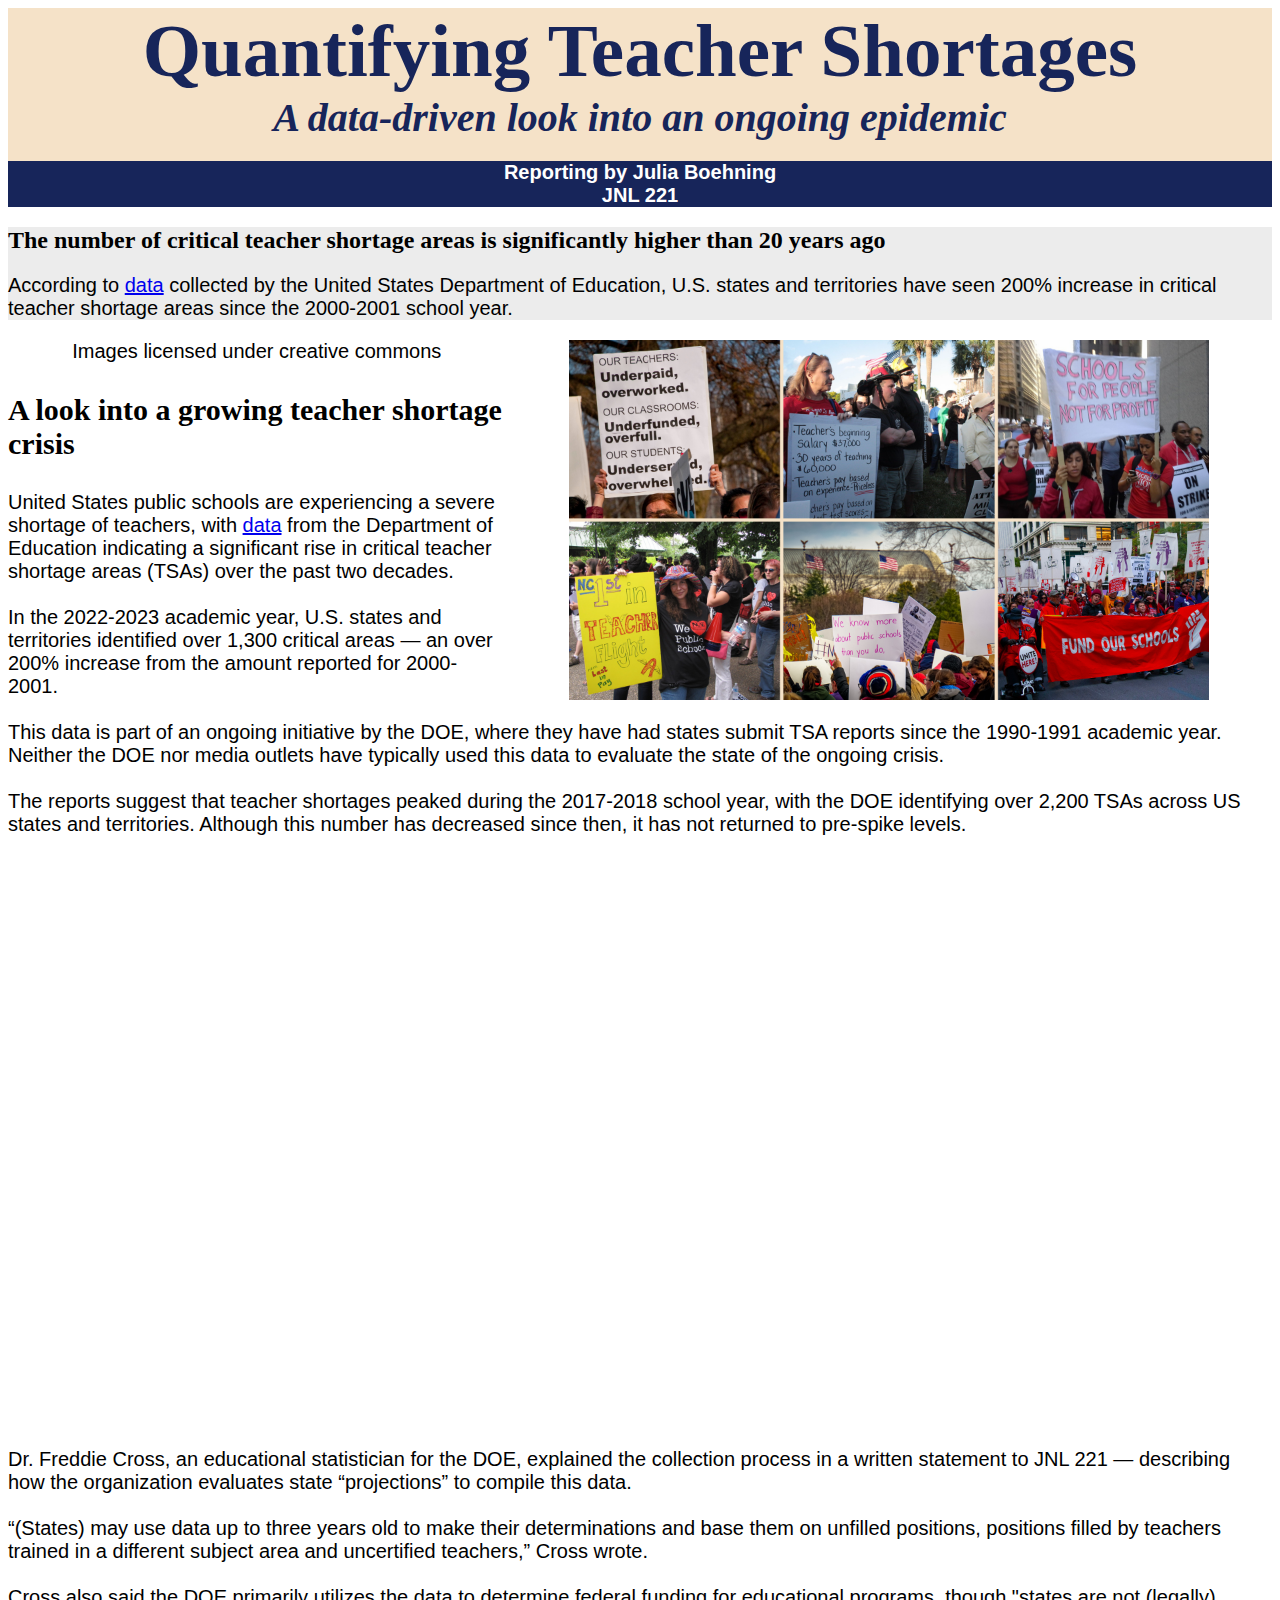
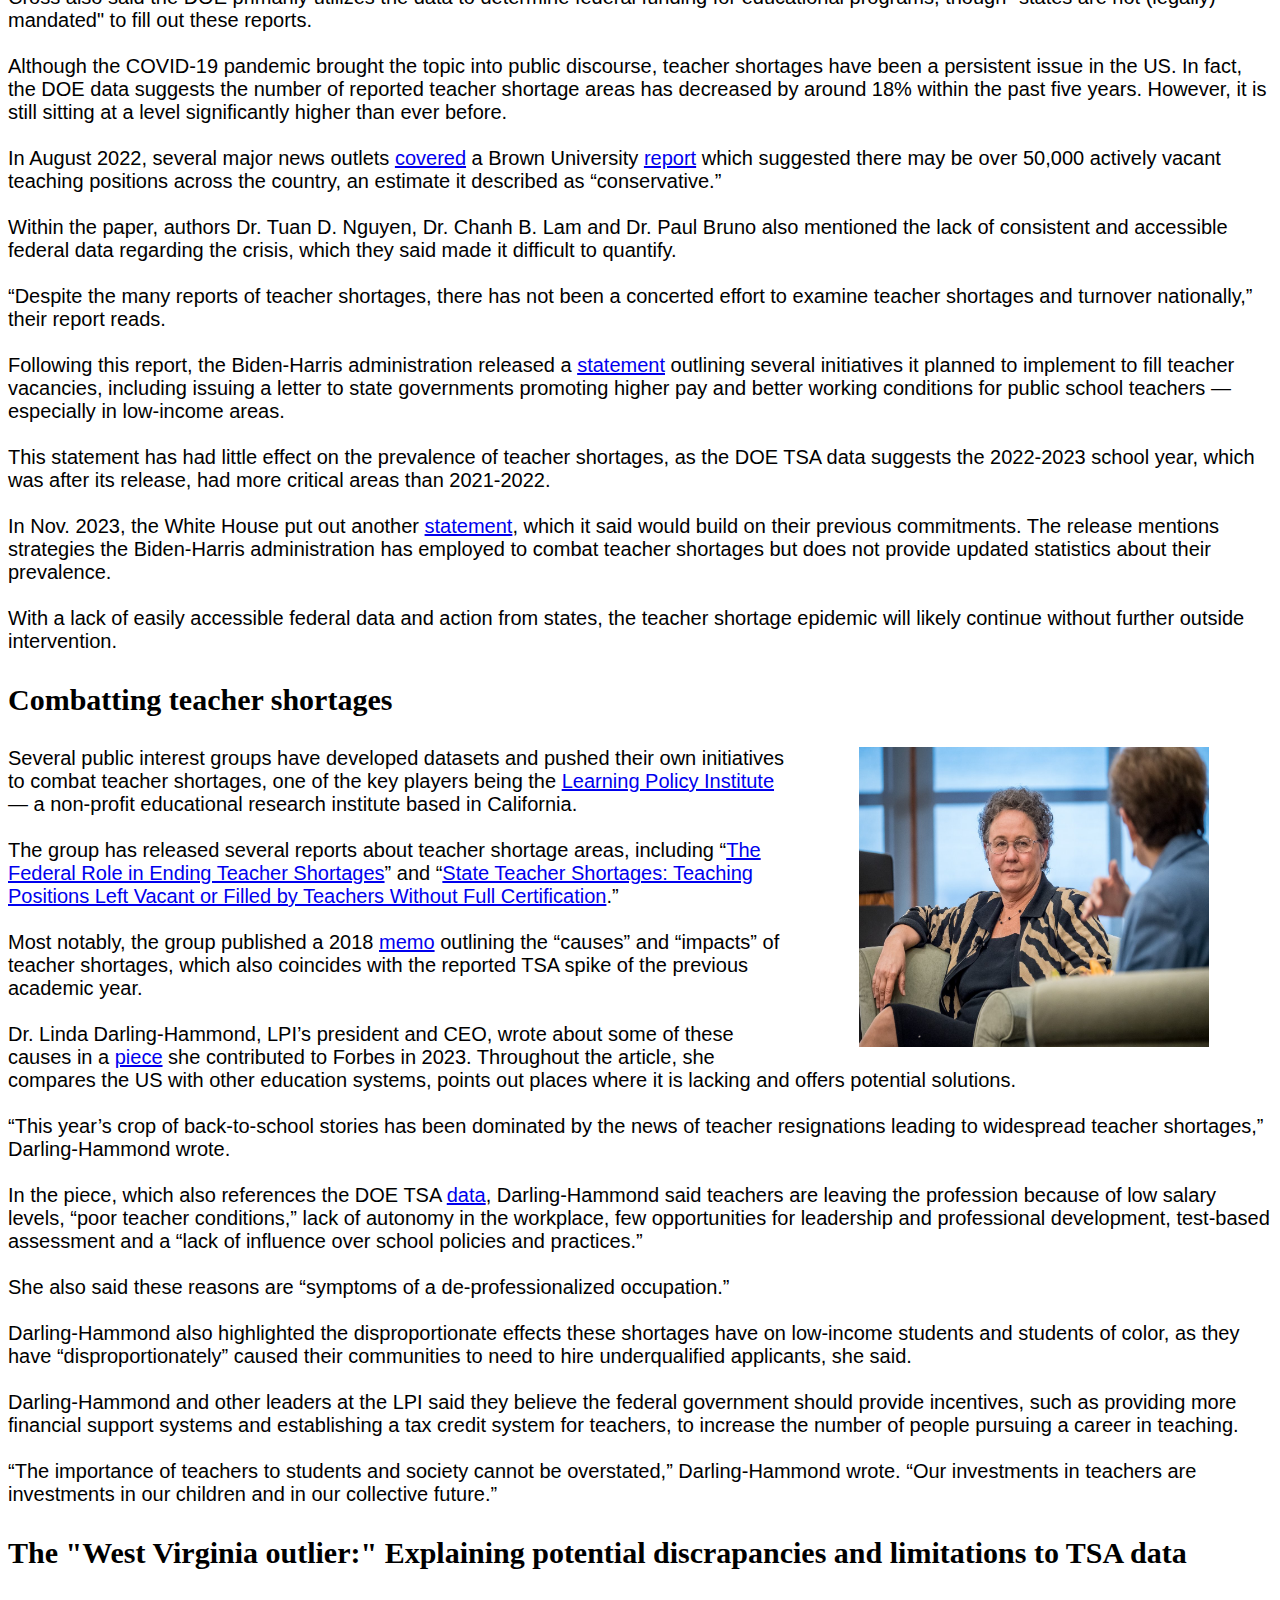
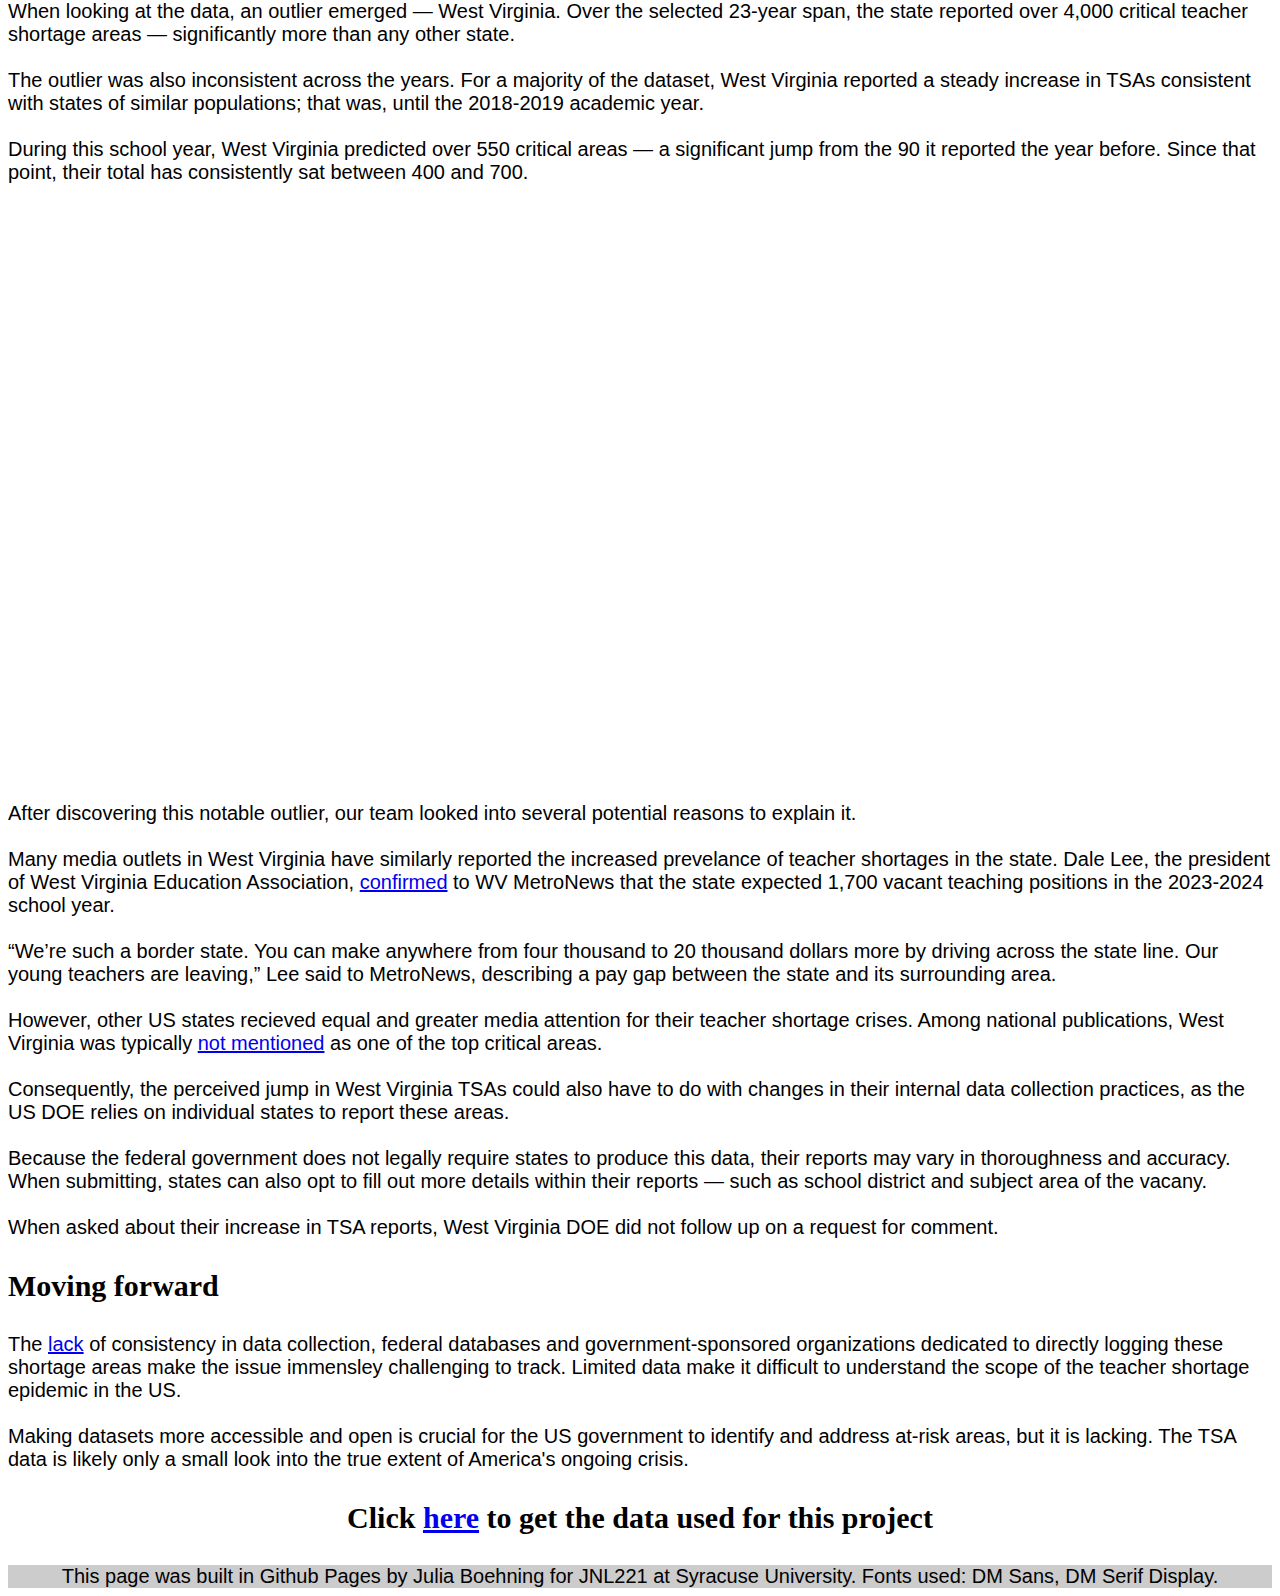
==== final-project.html @ 366356e4 "Add files via upload" ====
<!-- This is the completed HTML page for our final project template. -->

<!DOCTYPE html>
<html lang="en">
	<head>
		<title>Final project template: HTML</title>
		<!-- Required meta tags -->
		<meta charset="utf-8">
		<meta name="viewport" content="width=device-width, initial-scale=1">

		<!-- Link tag for CSS --> <!-- DONE -->
		<link rel="stylesheet" type="text/css" href="final.css">

		<!-- Google fonts: DM Sans & DM Serif display -->

	<link rel="preconnect" href="https://fonts.googleapis.com">
	<link rel="preconnect" href="https://fonts.gstatic.com" crossorigin>
	<link href="https://fonts.googleapis.com/css2?family=DM+Sans:opsz@9..40&family=DM+Serif+Display&family=Josefin+Sans&display=swap" rel="stylesheet">

		
	</head>

<!-- Masthead -->
		
	<body id="article">
		<section class="header" style="margin: 0px; padding: 0px;">
			<h2 style="margin: 0px"> Quantifying Teacher Shortages </h2>
			<h4 style="margin: 0px">A data-driven look into an ongoing epidemic</h4>
			<p style="background-color: #17255A; color: white;"> Reporting by Julia Boehning <br> JNL 221 </p>
		</section>

<!-- Headline & dek -->

	<div style="background-color: #ECECEC; margin-top: 0px;">
		<section class="headline">
		<h2> The number of critical teacher shortage areas is significantly higher than 20 years ago </h2>
		</section>
		<section>
		<p> According to <a href="https://tsa.ed.gov/#/home/" target="_blank">data</a> collected by the United States Department of Education, U.S. states and territories have seen 200% increase in critical teacher shortage areas since the 2000-2001 school year. </p>
		</section>
	</div>

<!-- Featured image -->

	<section style="text-align: center;"> <img src="teachershortagecollage.png" width="640 px" height="360 px" class="featureimage">
		<p style="padding: 0 px; margin: 0 px;"> Images licensed under creative commons</p>
		</section>

<!-- Part 1 of article -->

	<section>
		<h3>A look into a growing teacher shortage crisis</h3>
			<p>United States public schools are experiencing a severe shortage of teachers, with <a href="https://tsa.ed.gov/#/home/" target="_blank">data</a> from the Department of Education indicating a significant rise in critical teacher shortage areas (TSAs) over the past two decades.<br><br>In the 2022-2023 academic year, U.S. states and territories identified over 1,300 critical areas — an over 200% increase from the amount reported for 2000-2001.<br><br>This data is part of an ongoing initiative by the DOE, where they have had states submit TSA reports since the 1990-1991 academic year. Neither the DOE nor media outlets have typically used this data to evaluate the state of the ongoing crisis.<br><br>The reports suggest that teacher shortages peaked during the 2017-2018 school year, with the DOE identifying over 2,200 TSAs across US states and territories. Although this number has decreased since then, it has not returned to pre-spike levels.</p>

			<iframe title="The number of US critical teacher shortage areas peaked within the past six years" aria-label="Interactive line chart" id="datawrapper-chart-SSz91" src="https://datawrapper.dwcdn.net/SSz91/1/" scrolling="no" frameborder="0" style="width: 0; min-width:100% !important; border: none;" height="568" data-external="1"></iframe><script type="text/javascript">!function(){"use strict";window.addEventListener("message",(function(a){if(void 0!==a.data["datawrapper-height"]){var e=document.querySelectorAll("iframe");for(var t in a.data["datawrapper-height"])for(var r=0;r<e.length;r++)if(e[r].contentWindow===a.source){var i=a.data["datawrapper-height"][t]+"px";e[r].style.height=i}}}))}();
				</script>
			<p> Dr. Freddie Cross, an educational statistician for the DOE, explained the collection process in a written statement to JNL 221 — describing how the organization evaluates state “projections” to compile this data.<br><br>“(States) may use data up to three years old to make their determinations and base them on unfilled positions, positions filled by teachers trained in a different subject area and uncertified teachers,” Cross wrote. <br><br>Cross also said the DOE primarily utilizes the data to determine federal funding for educational programs, though "states are not (legally) mandated" to fill out these reports.<br><br> Although the COVID-19 pandemic brought the topic into public discourse, teacher shortages have been a persistent issue in the US. In fact, the DOE data suggests the number of reported teacher shortage areas has decreased by around 18% within the past five years. However, it is still sitting at a level significantly higher than ever before.<br><br>In August 2022, several major news outlets <a href="https://www.washingtonpost.com/education/2023/08/24/teacher-shortages-pipeline-college-licenses/" target="_blank">covered</a> a Brown University <a href="https://www.teachershortages.com/" target="_blank">report</a> which suggested there may be over 50,000 actively vacant teaching positions across the country, an estimate it described as “conservative.”<br><br>Within the paper, authors Dr. Tuan D. Nguyen, Dr. Chanh B. Lam and Dr. Paul Bruno also mentioned the lack of consistent and accessible federal data regarding the crisis, which they said made it difficult to quantify.<br><br>“Despite the many reports of teacher shortages, there has not been a concerted effort to examine teacher shortages and turnover nationally,” their report reads.<br><br>Following this report, the Biden-Harris administration released a <a href="https://www.whitehouse.gov/briefing-room/statements-releases/2022/08/31/fact-sheet-biden-harris-administration-announces-public-and-private-sector-actions-to-strengthen-teaching-profession-and-help-schools-fill-vacancies/" target="_blank">statement</a> outlining several initiatives it planned to implement to fill teacher vacancies, including issuing a letter to state governments promoting higher pay and better working conditions for public school teachers — especially in low-income areas.<br><br>This statement has had little effect on the prevalence of teacher shortages, as the DOE TSA data suggests the 2022-2023 school year, which was after its release, had more critical areas than 2021-2022.<br><br>In Nov. 2023, the White House put out another <a href="https://www.ed.gov/news/press-releases/biden-harris-administration-premiers-public-service-announcement-elevating-teaching-profession" target="_blank">statement</a>, which it said would build on their previous commitments. The release mentions strategies the Biden-Harris administration has employed to combat teacher shortages but does not provide updated statistics about their prevalence.<br><br>With a lack of easily accessible federal data and action from states, the teacher shortage epidemic will likely continue without further outside intervention.
	</section>

<!-- Part 2 of article -->

	<section>
		<h3>Combatting teacher shortages</h3>
			<img src="darling-hammond.jpg" alt="An image of Dr. Linda Darling-Hammond sitting on a couch and listening to someone speak" width="350px" height="300px">
			<p>Several public interest groups have developed datasets and pushed their own initiatives to combat teacher shortages, one of the key players being the <a href="https://learningpolicyinstitute.org/" target="_blank">Learning Policy Institute</a> — a non-profit educational research institute based in California.<br><br>The group has released several reports about teacher shortage areas, including “<a href="https://learningpolicyinstitute.org/product/federal-role-ending-teacher-shortages-report" target="_blank">The Federal Role in Ending Teacher Shortages</a>” and “<a href="https://learningpolicyinstitute.org/product/state-teacher-shortages-vacancy-resource-tool" target="_blank">State Teacher Shortages: Teaching Positions Left Vacant or Filled by Teachers Without Full Certification</a>.”<br><br>Most notably, the group published a 2018 <a href="https://learningpolicyinstitute.org/sites/default/files/body/Teacher_Shortages_Causes_Impacts_2018_MEMO.pdf" target="_blank">memo</a> outlining the “causes” and “impacts” of teacher shortages, which also coincides with the reported TSA spike of the previous academic year.<br><br>Dr. Linda Darling-Hammond, LPI’s president and CEO, wrote about some of these causes in a <a href="https://www.forbes.com/sites/lindadarlinghammond/2023/01/05/policymakers-should-ring-in-the-new-year-with-action-to-end-teacher-shortages/?sh=75547ad66d35" target="_blank">piece</a>  she contributed to Forbes in 2023. Throughout the article, she compares the US with other education systems, points out places where it is lacking and offers potential solutions.<br><br>“This year’s crop of back-to-school stories has been dominated by the news of teacher resignations leading to widespread teacher shortages,” Darling-Hammond wrote.<br><br>In the piece, which also references the DOE TSA <a href="https://tsa.ed.gov/#/home/" target="_blank">data</a>, Darling-Hammond said teachers are leaving the profession because of low salary levels, “poor teacher conditions,” lack of autonomy in the workplace, few opportunities for leadership and professional development, test-based assessment and a “lack of influence over school policies and practices.”<br><br>She also said these reasons are “symptoms of a de-professionalized occupation.”<br><br>Darling-Hammond also highlighted the disproportionate effects these shortages have on low-income students and students of color, as they have “disproportionately” caused their communities to need to hire underqualified applicants, she said.<br><br>Darling-Hammond and other leaders at the LPI said they believe the federal government should provide incentives, such as providing more financial support systems and establishing a tax credit system for teachers, to increase the number of people pursuing a career in teaching.<br><br>“The importance of teachers to students and society cannot be overstated,” Darling-Hammond wrote. “Our investments in teachers are investments in our children and in our collective future.”
			</p>
	</section>

<!-- Part 3 of article -->

	<section>
		<h3>The "West Virginia outlier:" Explaining potential discrapancies and limitations to TSA data</h3>
			<p>When looking at the data, an outlier emerged — West Virginia. Over the selected 23-year span, the state reported over 4,000 critical teacher shortage areas — significantly more than any other state.<br><br>The outlier was also inconsistent across the years. For a majority of the dataset, West Virginia reported a steady increase in TSAs consistent with states of similar populations; that was, until the 2018-2019 academic year.<br><br>During this school year, West Virginia predicted over 550 critical areas — a significant jump from the 90 it reported the year before. Since that point, their total has consistently sat between 400 and 700.</p>
			<iframe title="West Virginia reported a significantly majority of US's critical teacher shortage areas over the past 23 years" aria-label="Map" id="datawrapper-chart-fPpmH" src="https://datawrapper.dwcdn.net/fPpmH/4/" scrolling="no" frameborder="0" style="width: 0; min-width: 100% !important; border: none;" height="574" data-external="1"></iframe><script type="text/javascript">!function(){"use strict";window.addEventListener("message",(function(a){if(void 0!==a.data["datawrapper-height"]){var e=document.querySelectorAll("iframe");for(var t in a.data["datawrapper-height"])for(var r=0;r<e.length;r++)if(e[r].contentWindow===a.source){var i=a.data["datawrapper-height"][t]+"px";e[r].style.height=i}}}))}();</script>
			<p>After discovering this notable outlier, our team looked into several potential reasons to explain it.<br><br>Many media outlets in West Virginia have similarly reported the increased prevelance of teacher shortages in the state. Dale Lee, the president of West Virginia Education Association, <a href="https://wvmetronews.com/2023/08/15/a-teacher-shortage-continues-to-plague-west-virginia-schools/" target="_blank">confirmed</a> to WV MetroNews that the state expected 1,700 vacant teaching positions in the 2023-2024 school year.<br><br>“We’re such a border state. You can make anywhere from four thousand to 20 thousand dollars more by driving across the state line. Our young teachers are leaving,” Lee said to MetroNews, describing a pay gap between the state and its surrounding area.<br><br>However, other US states recieved equal and greater media attention for their teacher shortage crises. Among national publications, West Virginia was typically <a href="https://www.usatoday.com/story/news/education/2022/12/21/why-there-teacher-shortage-schools-struggled-nationwide-2022/10882103002/" target="_blank">not mentioned</a> as one of the top critical areas.<br><br>Consequently, the perceived jump in West Virginia TSAs could also have to do with changes in their internal data collection practices, as the US DOE relies on individual states to report these areas.<br><br>Because the federal government does not legally require states to produce this data, their reports may vary in thoroughness and accuracy. When submitting, states can also opt to fill out more details within their reports — such as school district and subject area of the vacany.<br><br>When asked about their increase in TSA reports, West Virginia DOE did not follow up on a request for comment.</p>
	</section>

<!-- Conclusion-->

	<section>
	<h3>Moving forward</h3>
		<p>The <a href="https://www.nctq.org/publications/Do-States-Have-the-Data-they-Need-to-Answer-Important-Questions-about-their-Teacher-Workforce" target="_blank">lack</a> of consistency in data collection, federal databases and government-sponsored organizations dedicated to directly logging these shortage areas make the issue immensley challenging to track. Limited data make it difficult to understand the scope of the teacher shortage epidemic in the US.<br><br>Making datasets more accessible and open is crucial for the US government to identify and address at-risk areas, but it is lacking. The TSA data is likely only a small look into the true extent of America's ongoing crisis.</p>
	</section>

<!--Footer-->

		<section>
		<h3 style="text-align: center;"> Click <a href="https://docs.google.com/spreadsheets/d/1w61cbhw1zQgBSxruKGCDlKG6buDdCYeDH-8OwNX94tg/edit?usp=sharing" target="_blank">here</a> to get the data used for this project </h3>
		</section>
			<div class="footer">
			<p>This page was built in Github Pages by Julia Boehning for JNL221 at Syracuse University. Fonts used: DM Sans, DM Serif Display.</p>
			</div>
		</section>
	</body>
</html>
---- final.css ----
/*This is the CSS page for our final template.*/

.footer p {
	background-color: #cccccc;
	text-align: center;
	font-size: 20px;
	margin-bottom: 0;
}
.header {
	height: auto;
	font-weight: bold;
	font-size: 50px;
	text-align: center;
	font-family: 'Georgia', serif;
	background-color: #F5E2C8;
	color: #17255A;

}

h4 {
	font-style: italic;
	font-size: 40px;
	font-family: 'Georgia', serif;
}
h3 {
	font-size: 30px;
}

p {
	font-size: 20px;
	font-family: 'Poppins', sans-serif;
}

img {
	float: right;
	margin-right: 5%;
	margin-left: 5%;
}

@keyframes fadeIn{
	from {
		opacity: 0;
	}
	to  {
		opacity: 1;
	}
}

.fade-in-text {
	animation: fadeIn 3s ease-in-out;
}
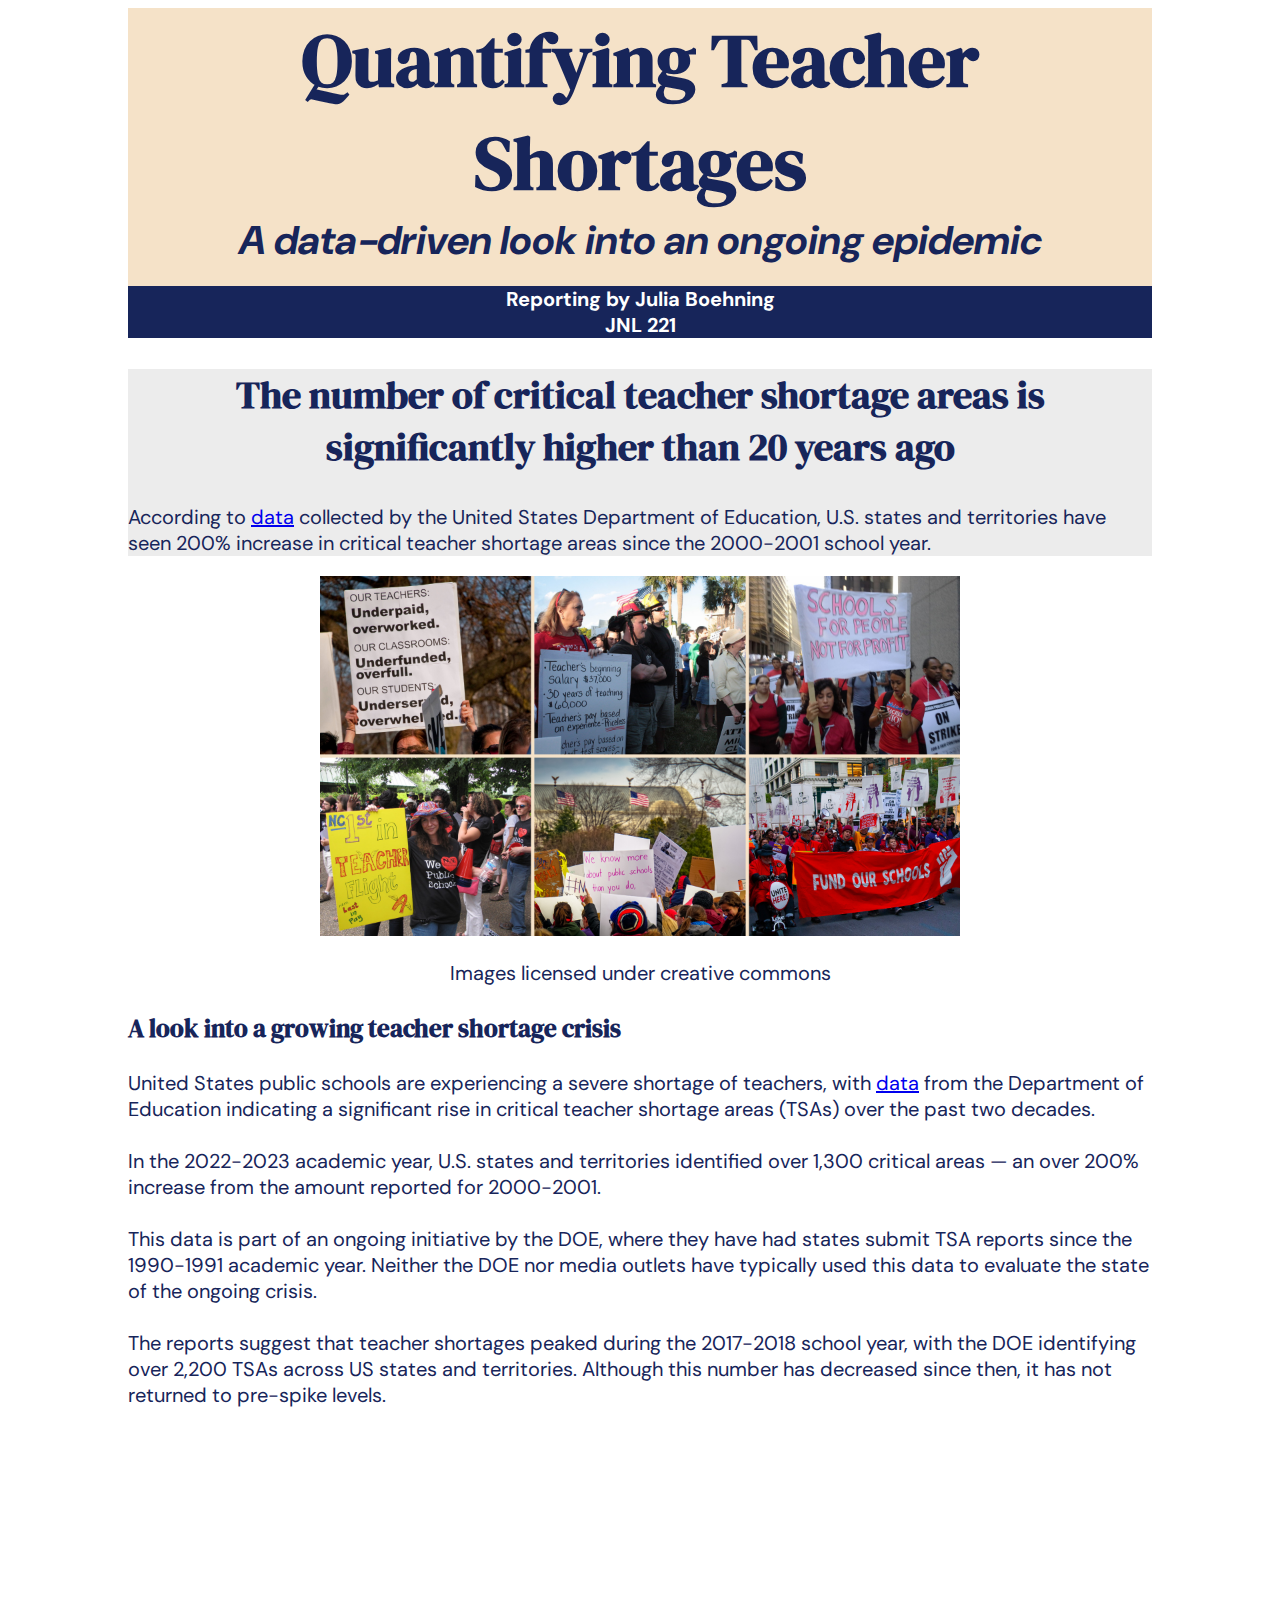
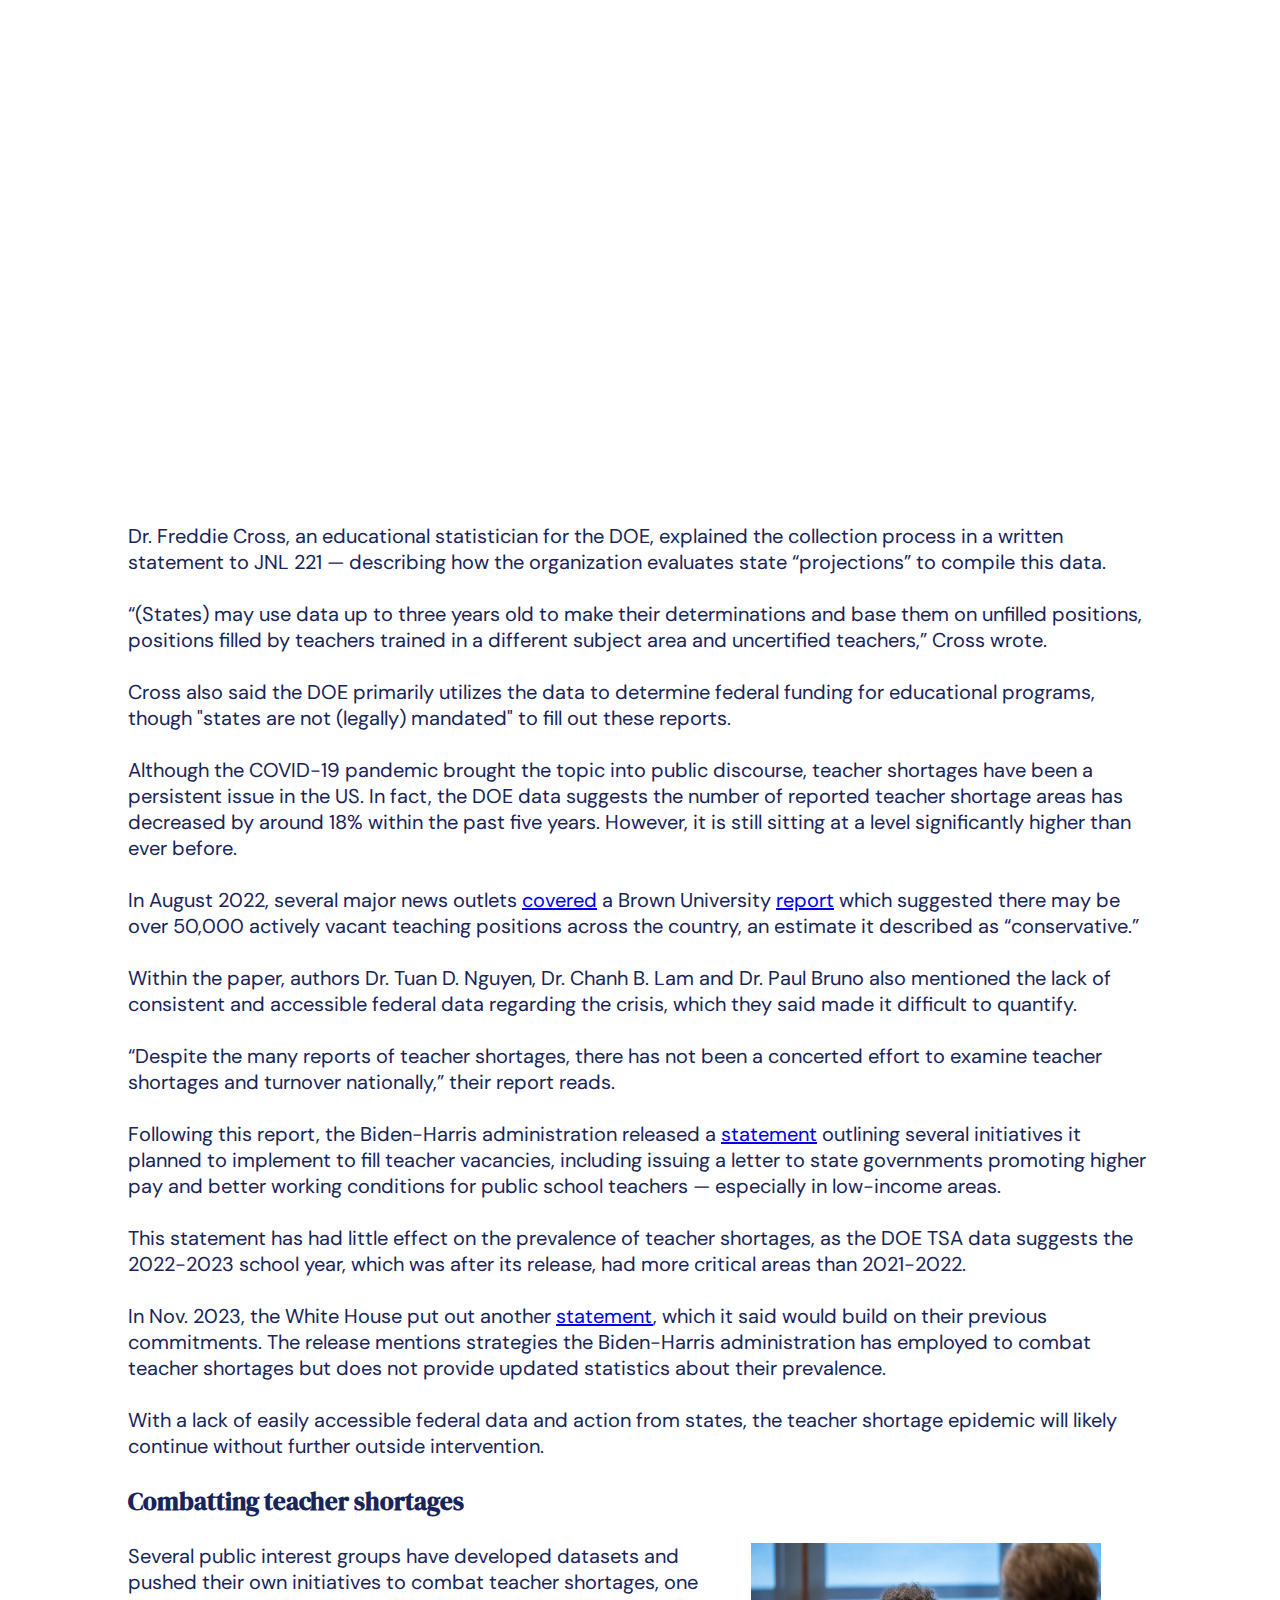
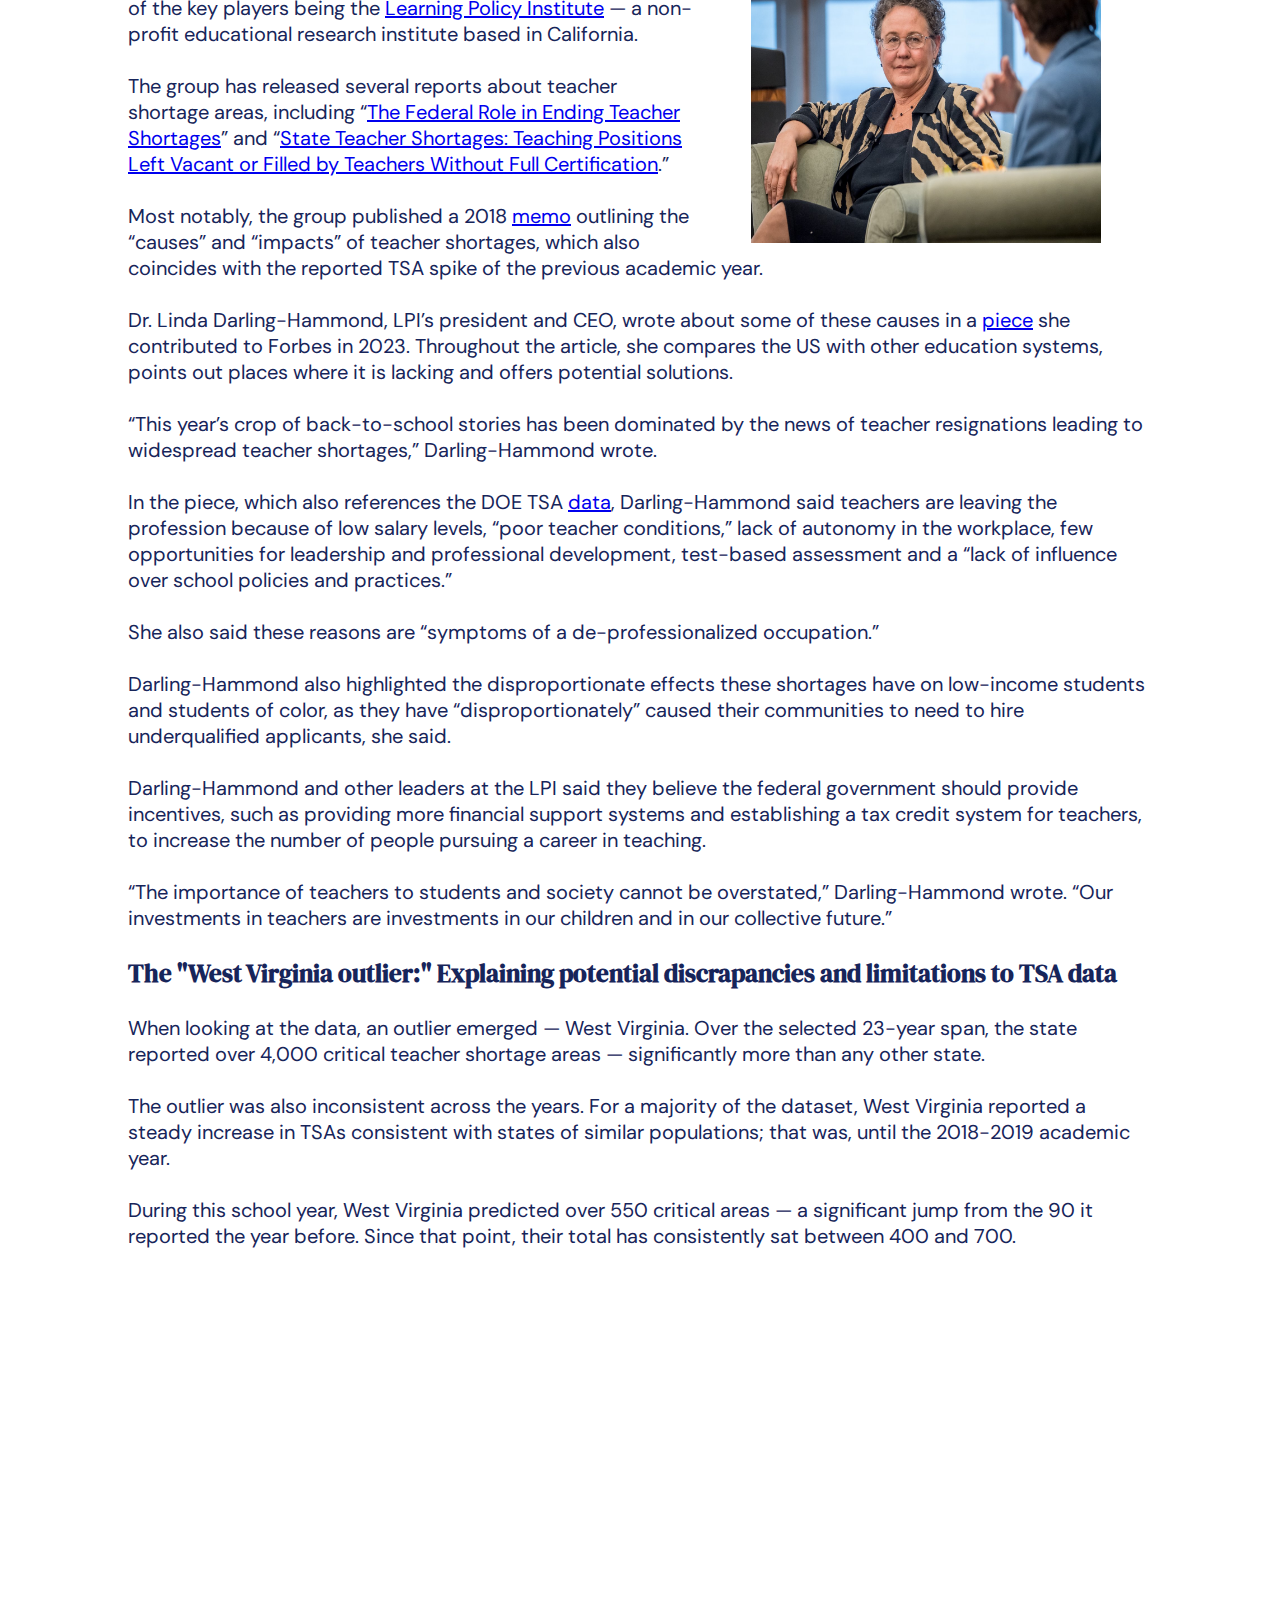
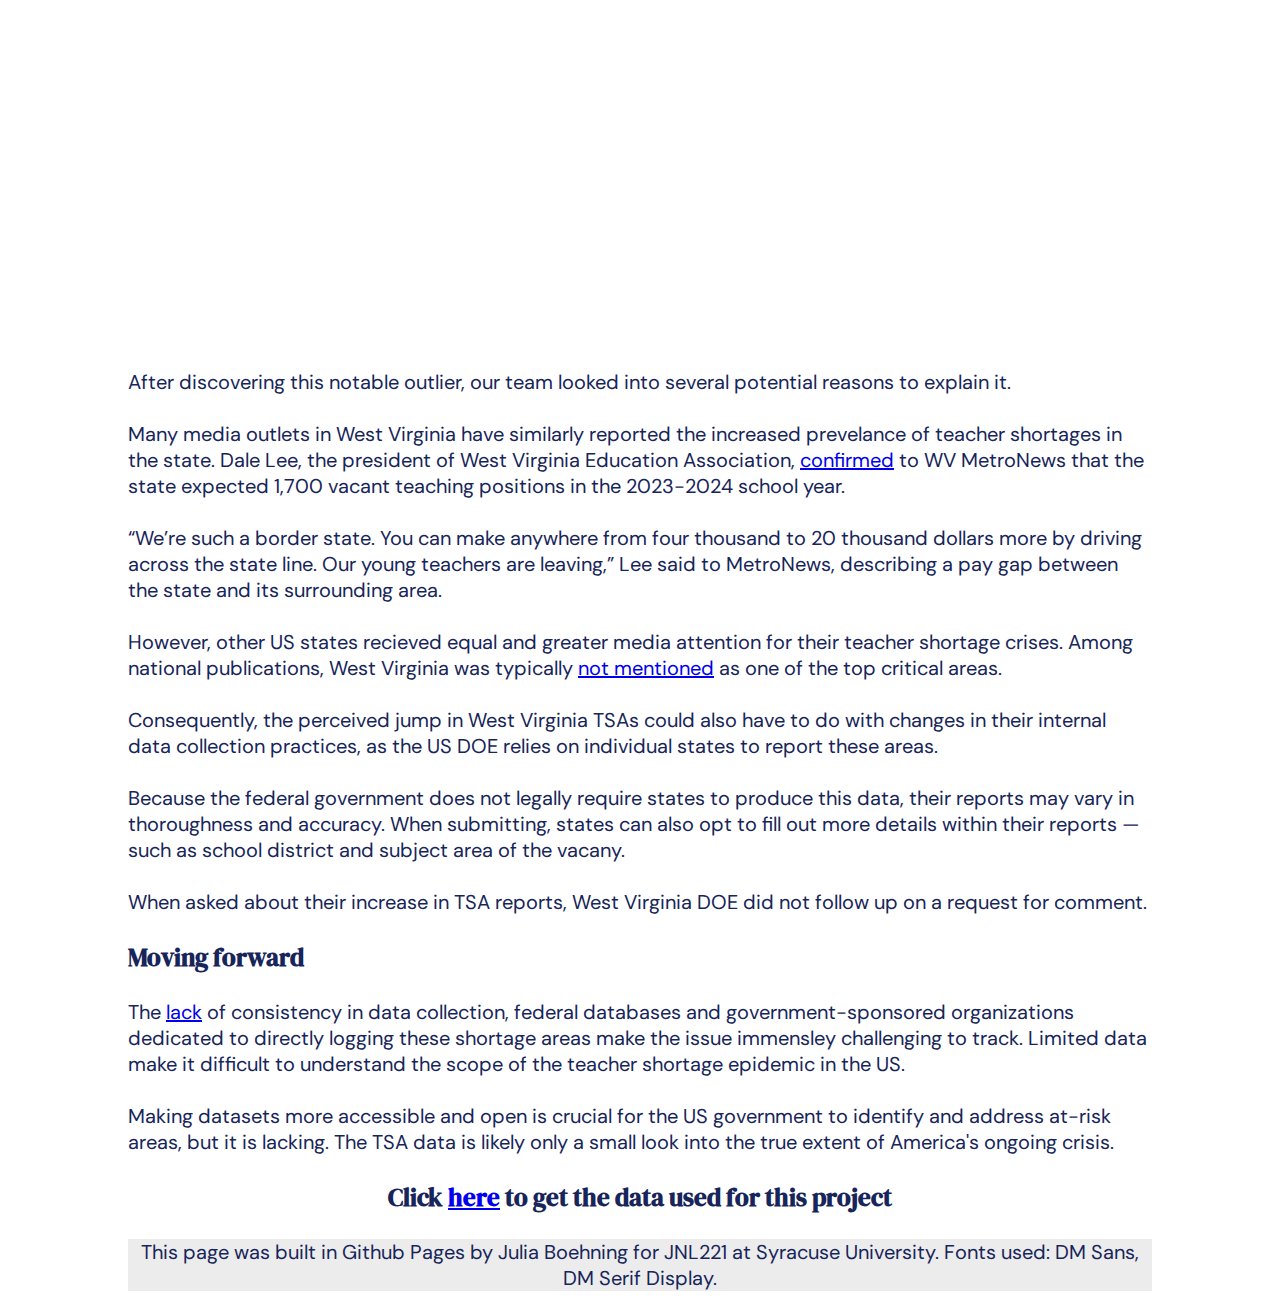
==== commit 079348a5: "Updatefinal-project.html" ====
--- a/final-project.html
+++ b/final-project.html
@@ -9,7 +9,7 @@
 		<meta name="viewport" content="width=device-width, initial-scale=1">
 
 		<!-- Link tag for CSS --> <!-- DONE -->
-		<link rel="stylesheet" type="text/css" href="final.css">
+		<link rel="stylesheet" type="text/css" href="final-project.css">
 
 		<!-- Google fonts: DM Sans & DM Serif display -->
 
@@ -92,4 +92,4 @@
 			</div>
 		</section>
 	</body>
-</html>+</html>
--- a/final-project.css
+++ b/final-project.css
@@ -0,0 +1,90 @@
+/*This is the CSS page for our final template.*/
+
+#article {
+	margin-left: 10%;
+	margin-right: 10%;
+}
+
+.footer p {
+	background-color: #ECECEC;
+	text-align: center;
+	font-size: 20px;
+	margin-bottom: 0;
+}
+.header {
+	height: auto;
+	font-weight: bold;
+	font-size: 50px;
+	text-align: center;
+	font-family: 'DM Serif Display', serif;
+	background-color: #F5E2C8;
+	background-size: cover;
+	color: #17255A;
+}
+
+.headline {
+	height: auto;
+	font-weight: bold;
+	font-size: 25px;
+	font-family: 'DM Serif Display', serif;
+	color: #17255A;
+	text-align: center;
+}
+
+.featureimage {
+	float: none;
+	margin-right: auto;
+	margin-left: auto;
+	width: 100%;
+  	max-width: 640px;
+  	max-height: 360px;
+  	height: auto;
+
+}
+
+h4 {
+	font-style: italic;
+	font-size: 40px;
+	font-family: 'DM Sans', sans-serif;
+}
+
+h3 {
+	font-size: 25px;
+	font-family: 'DM Serif Display', serif;
+	color: #17255A;
+
+}
+
+p {
+	font-size: 20px;
+	font-family: 'DM Sans', sans-serif;
+	color: #17255A;
+}
+
+img {
+	float: right;
+	margin-right: 5%;
+	margin-left: 5%
+}
+
+iframe {
+	margin-top: 5%;
+	margin-bottom: 5%;
+}
+
+@media only screen and (max-width: 767px)
+{
+ 
+img {
+	float: none;
+	margin-left: auto;
+	margin-right: auto;
+}
+.iframe {
+	float: none;
+
+
+
+
+
+
